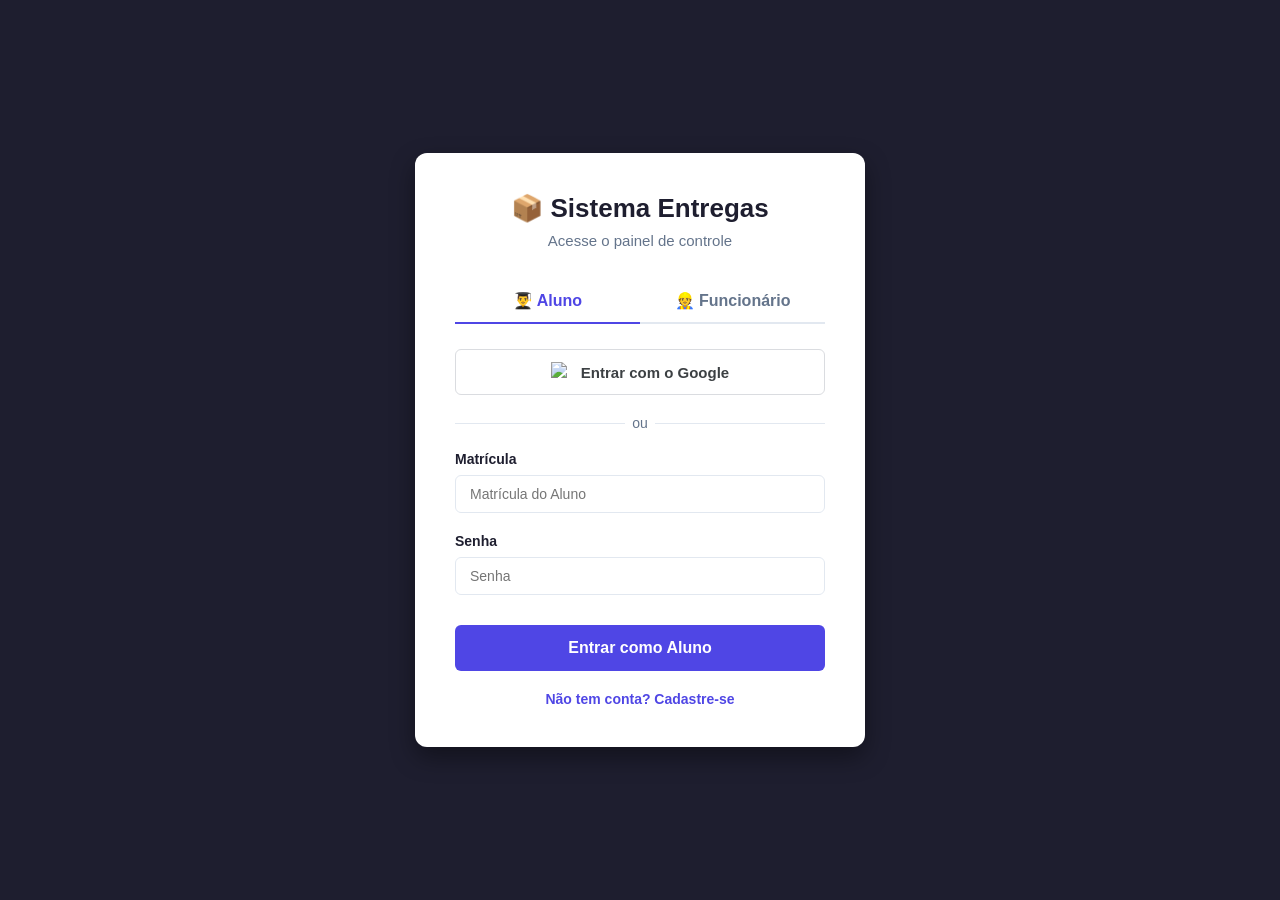
==== Sistema-de-Entregas-main/Front/index.html @ 43cfa7db "Add files via upload adição do banco de dados e outras implementações" ====
<!DOCTYPE html>
<html lang="pt-BR">
<head>
    <meta charset="UTF-8">
    <meta name="viewport" content="width=device-width, initial-scale=1.0">
    <title>📦 Sistema Entregas</title>
    <link rel="icon" type="image/png" href="imagem/baixados.png">
    <link rel="stylesheet" href="style.css">
</head>
<body>
    <div class="container">
        <nav class="sidebar">
            <div class="sidebar-header">
                <img src="imagem/baixados.png" alt="Emblema da Empresa" class="sidebar-logo">
                <h2>Sistema Entregas</h2>
            </div>
            
            <ul>
                <li><a href="#" class="active" onclick="showSection(event, 'home')">Dashboard</a></li>
                <li id="menu-alunos"><a href="#" onclick="showSection(event, 'alunos-section')">Cadastro de alunos</a></li>
                <li id="menu-funcionarios"><a href="#" onclick="showSection(event, 'funcionarios-section')">Cadastro de funcionarios</a></li>
    
                <li>
                    <a href="#" onclick="toggleSubmenu(event, 'submenu-entregas')">Gestão de entregas <span class="arrow">▼</span></a>
                    <ul id="submenu-entregas" class="submenu">
                        <li id="menu-nova-entrega"><a href="#" onclick="showSection(event, 'entregas-section')">Nova entrega</a></li>
                        <li><a href="#" onclick="showSection(event, 'rastreio-section')">Rastreamento</a></li>
                        <li id="menu-historico"><a href="#" onclick="showSection(event, 'historico-section')">Historico por aluno</a></li>
                    </ul>
                </li>

                <li id="menu-mensagens" style="margin-top: 10px;">
                    <a href="#" onclick="toggleSubmenu(event, 'submenu-mensagens')">Central de Mensagens <span class="arrow">▼</span></a>
                    <ul id="submenu-mensagens" class="submenu">
                        <li><a href="#" onclick="showSection(event, 'avisos-section')">Avisos</a></li>
                        <li><a href="#" onclick="showSection(event, 'configuracoes-section')">Configurações</a></li>
                        <li><a href="#" onclick="showSection(event, 'lembretes-section')">Lembretes</a></li>
                    </ul>
                </li>

                <li style="margin-top: 10px;"><a href="#" onclick="showSection(event, 'agendamento-section')">Agendamento</a></li>
                <li style="margin-top: 20px;"><a href="#" onclick="fazerLogout()" style="color: #ef4444;">Sair</a></li>
            </ul>
        </nav>

        <main class="content">
            <header class="topbar">
                <div class="topbar-left">
                    <img src="imagem/baixados.png" alt="Logo da Empresa" class="topbar-logo">
                    <span class="topbar-title">Sistema Entregas</span>
                </div>

                <div class="topbar-right">
                    <span id="display-nome-usuario" class="user-name"></span>
                    <img src="https://ui-avatars.com/api/?name=User&background=cbd5e1&color=fff&bold=true" alt="Perfil Genérico" class="profile-pic" style="cursor: default;">
                </div>
            </header>

            <section id="home" class="active-section">
                <h1>Painel de Controle</h1>
                <p style="margin-bottom: 10px; color: #64748b; font-size: 14px;">
                    Arraste os botões abaixo para a área pontilhada. Você também pode arrastar os painéis já adicionados para trocar a ordem deles!
                </p>
                
                <div class="dashboard-controls" style="margin-bottom: 20px;">
                    <button class="btn" draggable="true" ondragstart="iniciarArraste(event, 'alunos')">👨‍🎓 Alunos</button>
                    <button class="btn" draggable="true" ondragstart="iniciarArraste(event, 'funcionarios')">👷 Funcionários</button>
                    <button class="btn" draggable="true" ondragstart="iniciarArraste(event, 'nova_entrega')">📦 Nova Entrega</button>
                    <button class="btn" draggable="true" ondragstart="iniciarArraste(event, 'rastreamento')">🚚 Rastreamento</button>
                    <button class="btn" draggable="true" ondragstart="iniciarArraste(event, 'historico')">📜 Histórico</button>
                    <button class="btn" draggable="true" ondragstart="iniciarArraste(event, 'avisos')">⚠️ Avisos</button>
                    <button class="btn" draggable="true" ondragstart="iniciarArraste(event, 'configuracoes')">⚙️ Configurações</button>
                    <button class="btn" draggable="true" ondragstart="iniciarArraste(event, 'lembretes')">🔔 Lembretes</button>
                    <button class="btn" draggable="true" ondragstart="iniciarArraste(event, 'agendamento')">📅 Agendamento</button>
                </div>

                <div id="dashboard-container" class="dashboard-grid" 
                     ondragover="permitirSoltar(event)" 
                     ondrop="soltarWidget(event)"
                     style="min-height: 250px; border: 2px dashed #cbd5e1; padding: 20px; border-radius: 12px; background-color: #f8fafc;">
                </div>
            </section>

            <section id="alunos-section">
                <h1>Cadastro de alunos</h1>
                <div class="card">
                    <h3>Cadastrar Novo Aluno</h3>
                    <form id="form-aluno" class="grid-form">
                        <input type="text" id="aluno-nome" placeholder="Nome Completo" required>
                        <input type="number" id="aluno-idade" placeholder="Idade" required>
                        <input type="text" id="aluno-cpf" placeholder="000.000.000-00" maxlength="14" inputmode="numeric" required>
                        <input type="text" id="aluno-rg" placeholder="RG" required>
                        <input type="text" id="aluno-matricula" placeholder="Matrícula" required>
                        <input type="text" id="aluno-turma" placeholder="Turma" required>
                        <button type="submit" class="btn">Cadastrar Aluno</button>
                    </form>
                </div>

                <div class="card">
                    <div class="card-header">
                        <h3>Lista de Alunos Registrados</h3>
                        <button onclick="listarAlunos()" class="btn btn-secondary">Atualizar Lista</button>
                    </div>
                    <table id="tabela-alunos">
                        <thead>
                            <tr>
                                <th>ID</th>
                                <th>Nome</th>
                                <th>Matrícula</th>
                                <th>Turma</th>
                                <th>CPF</th>
                            </tr>
                        </thead>
                        <tbody>
                        </tbody>
                    </table>
                </div>
            </section>

            <section id="funcionarios-section">
                <h1>Cadastro de funcionários</h1>
                <div class="card">
                    <h3>Cadastrar Funcionário</h3>
                    <form id="form-funcionario" class="grid-form">
                        <input type="text" id="func-nome" placeholder="Nome do Funcionário" required>
                        <input type="text" id="func-matricula" placeholder="Matrícula" required>
                        <button type="submit" class="btn">Cadastrar</button>
                    </form>
                </div>
            </section>

            <section id="entregas-section">
                <h1>Nova Entrega</h1>
                <div class="card">
                    <h3>Registrar Nova Entrega</h3>
                    <form id="form-entrega" class="grid-form">
                        <input type="number" id="entrega-aluno-id" placeholder="ID do Aluno" required>
                        <input type="number" id="entrega-func-id" placeholder="ID do Funcionário" required>
                        <input type="text" id="entrega-data" placeholder="Data (DD-MM-AAAA)" required>
                        <input type="text" id="entrega-status" placeholder="Status (Ex: Pendente)" required>
                        <button type="submit" class="btn">Registrar Entrega</button>
                    </form>
                </div>
            </section>

            <section id="rastreio-section">
                <h1>Rastreamento de Entrega</h1>
                <div class="card">
                    <h3>Consultar Status</h3>
                    <form class="grid-form" onsubmit="event.preventDefault();">
                        <input type="text" placeholder="Código de Rastreamento">
                        <button type="submit" class="btn">Buscar Pacote</button>
                    </form>
                </div>
            </section>

            <section id="historico-section">
                <h1>Histórico por Aluno</h1>
                <div class="card">
                    <p>Aqui você visualizará as entregas passadas filtradas por aluno.</p>
                </div>
            </section>

            <section id="avisos-section">
                <h1>Avisos</h1>
                <div class="card">
                    <p>Quadro de avisos gerais enviados e recebidos.</p>
                </div>
            </section>

            <section id="configuracoes-section">
                <h1>Configurações de Mensagens</h1>
                <div class="card">
                    <p>Ajustes de servidores SMTP, disparo de SMS e preferências de notificação.</p>
                </div>
            </section>

            <section id="lembretes-section">
                <h1>Lembretes</h1>
                <div class="card">
                    <h3>Novo Lembrete Automático</h3>
                    <form class="grid-form" onsubmit="event.preventDefault();">
                        <input type="text" placeholder="Título do Lembrete">
                        <input type="date" placeholder="Data">
                        <button type="submit" class="btn">Salvar Lembrete</button>
                    </form>
                </div>
            </section>

            <section id="agendamento-section">
                <h1>Agendamento de Atendimento</h1>
                <div class="card">
                    <h3>Solicitar Horário</h3>
                    <form class="grid-form" onsubmit="event.preventDefault(); alert('Agendamento confirmado!'); this.reset();">
                        <input type="text" id="agendamento-aluno-id" placeholder="Matrícula do Aluno">
                        
                        <select style="padding: 10px 14px; border: 1px solid var(--border-color); border-radius: 6px; outline: none; font-size: 14px;" required>
                            <option value="" disabled selected>Selecione o Motivo</option>
                            <option value="retirada">Retirada de Encomenda</option>
                            <option value="duvida">Dúvidas / Suporte</option>
                        </select>

                        <input type="date" required>
                        <input type="time" required>
                        <button type="submit" class="btn">Confirmar Agendamento</button>
                    </form>
                </div>
            </section>
        </main>
    </div>
    <script src="auth.js"></script>
    <script src="script.js"></script>
</body>
</html>
---- Sistema-de-Entregas-main/Front/style.css ----
:root {
    --bg-primary: #f4f6f9;
    --bg-sidebar: #1e1e2f;
    --accent-color: #4f46e5;
    --text-main: #333;
    --text-light: #fff;
    --card-bg: #ffffff;
    --border-color: #e2e8f0;
}

* {
    margin: 0;
    padding: 0;
    box-sizing: border-box;
    font-family: 'Segoe UI', Tahoma, Geneva, Verdana, sans-serif;
}

body {
    background-color: var(--bg-primary);
    color: var(--text-main);
}

.container {
    display: flex;
    min-height: 100vh;
}

.sidebar {
    width: 260px;
    background-color: var(--bg-sidebar);
    color: var(--text-light);
    padding: 20px;
}

.sidebar-header {
    text-align: center;
    margin-bottom: 30px;
}

.sidebar-logo {
    max-width: 80px; 
    height: auto;
    margin-bottom: 10px;
    border-radius: 8px; 
}

.sidebar h2 {
    margin-bottom: 0;
    font-size: 20px;
    text-align: center;
}

.sidebar ul {
    list-style: none;
}

.sidebar ul li a {
    display: block;
    color: #a0aec0;
    padding: 12px 15px;
    text-decoration: none;
    border-radius: 8px;
    margin-bottom: 8px;
    transition: 0.3s;
}

.sidebar ul li a:hover {
    background-color: var(--accent-color);
    color: var(--text-light);
    transform: scale(1.04); 
    box-shadow: 0 4px 10px rgba(0, 0, 0, 0.15); 
}

.sidebar ul li a:active {
    background-color: #312e81; 
    transform: scale(0.98); 
    box-shadow: none; 
}

.sidebar ul li a.active {
    background-color: var(--accent-color);
    color: var(--text-light);
    transform: none; 
}

.content {
    flex: 1;
    padding: 30px;
    overflow-y: auto;
}

section {
    display: none;
}

section.active-section {
    display: block;
}

h1 {
    margin-bottom: 25px;
    font-size: 28px;
}

.card {
    background: var(--card-bg);
    padding: 25px;
    border-radius: 12px;
    box-shadow: 0 4px 6px -1px rgba(0, 0, 0, 0.1);
    margin-bottom: 25px;
}

.card h3 {
    margin-bottom: 20px;
}

.card-header {
    display: flex;
    justify-content: space-between;
    align-items: center;
    margin-bottom: 15px;
}

.grid-form {
    display: grid;
    grid-template-columns: repeat(auto-fit, minmax(200px, 1fr));
    gap: 15px;
}

input, select {
    width: 100%;
    padding: 10px 14px;
    border: 1px solid var(--border-color);
    border-radius: 6px;
    outline: none;
    font-size: 14px;
}

input:focus, select:focus {
    border-color: var(--accent-color);
}

.btn {
    background-color: var(--accent-color);
    color: white;
    padding: 10px 20px;
    border: none;
    border-radius: 6px;
    cursor: pointer;
    font-weight: 600;
    transition: 0.2s;
}

.btn:hover {
    opacity: 0.9;
}

.btn-secondary {
    background-color: #4a5568;
}

table {
    width: 100%;
    border-collapse: collapse;
    margin-top: 10px;
}

th, td {
    padding: 12px 15px;
    text-align: left;
    border-bottom: 1px solid var(--border-color);
}

th {
    background-color: #f8fafc;
    color: #64748b;
}

.submenu {
    display: none;
    list-style: none;
    padding-left: 15px;
    margin-top: 5px;
}

.submenu.open {
    display: block;
}

.submenu li a {
    font-size: 0.85em;
    padding: 8px 15px;
}

.arrow {
    float: right;
    transition: transform 0.3s ease;
}

.arrow.rotate {
    transform: rotate(180deg);
}

.dashboard-controls {
    display: flex;
    gap: 10px;
    margin-bottom: 25px;
    flex-wrap: wrap;
}

.card-header .btn-secondary {
    padding: 6px 12px;
    font-size: 12px;
    background-color: #ef4444;
    color: white;
}

.card-header .btn-secondary:hover {
    background-color: #dc2626;
}

.dashboard-grid {
    display: flex;
    flex-wrap: wrap; 
    gap: 20px;
}

.dashboard-grid .card {
    flex: 1 1 400px; 
    margin-bottom: 0; 
    min-width: 350px; 
    display: flex;
    flex-direction: column;
    overflow: hidden; 
}

.dashboard-grid table th, 
.dashboard-grid table td {
    text-align: center;
    padding: 12px 10px; 
    line-height: 1.5; 
}

.dashboard-grid table td[colspan] {
    white-space: normal; 
    word-break: break-word; 
    font-size: 14px;
}

.topbar {
    display: flex;
    justify-content: space-between; 
    align-items: center;
    background-color: var(--card-bg);
    padding: 12px 25px;
    border-radius: 12px;
    box-shadow: 0 4px 6px -1px rgba(0, 0, 0, 0.05); 
    margin-bottom: 25px; 
}

.topbar-left {
    display: flex;
    align-items: center;
    gap: 12px;
}

.topbar-logo {
    max-height: 35px; 
    width: auto;
    border-radius: 4px;
}

.topbar-title {
    font-size: 18px;
    font-weight: 700;
    color: var(--bg-sidebar);
    letter-spacing: 0.5px;
}

.topbar-right {
    display: flex;
    align-items: center;
    gap: 15px; 
}

.user-name {
    font-weight: 600;
    color: var(--text-main);
    font-size: 15px;
}

.profile-pic {
    width: 45px;
    height: 45px;
    border-radius: 50%; 
    object-fit: cover;
    border: 2px solid var(--accent-color); 
    cursor: pointer;
    transition: transform 0.2s ease, box-shadow 0.2s ease;
}

.profile-pic:hover {
    transform: scale(1.08); 
    box-shadow: 0 4px 10px rgba(79, 70, 229, 0.3); 
}

/* --- TELA DE LOGIN --- */
.login-body {
    display: flex;
    align-items: center;
    justify-content: center;
    background-color: var(--bg-sidebar);
    min-height: 100vh;
    padding: 40px 20px;
}

.login-container {
    background: var(--card-bg);
    padding: 40px;
    border-radius: 12px;
    box-shadow: 0 10px 25px rgba(0, 0, 0, 0.4);
    width: 100%;
    max-width: 450px;
    max-height: 90vh;
    overflow-y: auto;
}

/* Estilização da barra de rolagem do login */
.login-container::-webkit-scrollbar {
    width: 8px;
}
.login-container::-webkit-scrollbar-track {
    background: transparent;
}
.login-container::-webkit-scrollbar-thumb {
    background: #cbd5e1;
    border-radius: 10px;
}
.login-container::-webkit-scrollbar-thumb:hover {
    background: #94a3b8;
}

.login-header {
    text-align: center;
    margin-bottom: 30px;
}

.login-header h2 {
    color: var(--bg-sidebar);
    margin-bottom: 8px;
    font-size: 26px;
}

.login-header p {
    color: #64748b;
    font-size: 15px;
}

.login-tabs {
    display: flex;
    margin-bottom: 25px;
    border-bottom: 2px solid var(--border-color);
}

.tab-btn {
    flex: 1;
    background: none;
    border: none;
    padding: 12px;
    font-size: 16px;
    font-weight: 600;
    color: #64748b;
    cursor: pointer;
    transition: 0.3s;
}

.tab-btn:hover {
    color: var(--accent-color);
}

.tab-btn.active {
    color: var(--accent-color);
    border-bottom: 2px solid var(--accent-color);
    margin-bottom: -2px;
}

.login-form {
    display: none;
    animation: fadeIn 0.3s ease;
}

.login-form.active {
    display: block;
}

.input-group {
    margin-bottom: 20px;
}

.input-group label {
    display: block;
    margin-bottom: 8px;
    font-size: 14px;
    font-weight: 600;
    color: var(--bg-sidebar);
}

.login-btn {
    width: 100%;
    padding: 14px;
    font-size: 16px;
    margin-top: 10px;
}

.btn-func {
    background-color: #1e1e2f;
}

.btn-func:hover {
    background-color: #33334d;
}

.btn-google {
    background-color: #ffffff;
    color: #3c4043;
    border: 1px solid #dadce0;
    width: 100%;
    padding: 12px;
    font-size: 15px;
    font-weight: 600;
    display: flex;
    align-items: center;
    justify-content: center;
    gap: 10px;
    margin-bottom: 15px;
    border-radius: 6px;
    cursor: pointer;
    transition: background-color 0.2s;
}

.btn-google img {
    width: 20px;
    height: 20px;
}

.btn-google:hover {
    background-color: #f8f9fa;
    border-color: #d2e3fc;
}

.divider {
    display: flex;
    align-items: center;
    text-align: center;
    color: #64748b;
    font-size: 14px;
    margin: 20px 0;
}

.divider::before,
.divider::after {
    content: '';
    flex: 1;
    border-bottom: 1px solid var(--border-color);
}

.divider:not(:empty)::before {
    margin-right: .5em;
}

.divider:not(:empty)::after {
    margin-left: .5em;
}

.toggle-link {
    text-align: center;
    margin-top: 20px;
    font-size: 14px;
    color: var(--accent-color);
    cursor: pointer;
    font-weight: 600;
    transition: 0.2s;
}

.toggle-link:hover {
    text-decoration: underline;
}

#form-cadastro-aluno h3 {
    text-align: center;
    margin-bottom: 20px;
    color: var(--bg-sidebar);
}

/* Estilização para o Input de Arquivos */
input[type="file"] {
    padding: 8px;
    background-color: #f8fafc;
    border: 1px dashed var(--accent-color);
    cursor: pointer;
    font-size: 13px;
    color: #64748b;
}

input[type="file"]::file-selector-button {
    background-color: var(--accent-color);
    color: white;
    border: none;
    padding: 6px 12px;
    border-radius: 4px;
    cursor: pointer;
    margin-right: 10px;
    font-weight: 600;
    transition: 0.2s;
}

input[type="file"]::file-selector-button:hover {
    opacity: 0.9;
}

@keyframes fadeIn {
    from { opacity: 0; transform: translateY(5px); }
    to { opacity: 1; transform: translateY(0); }
}
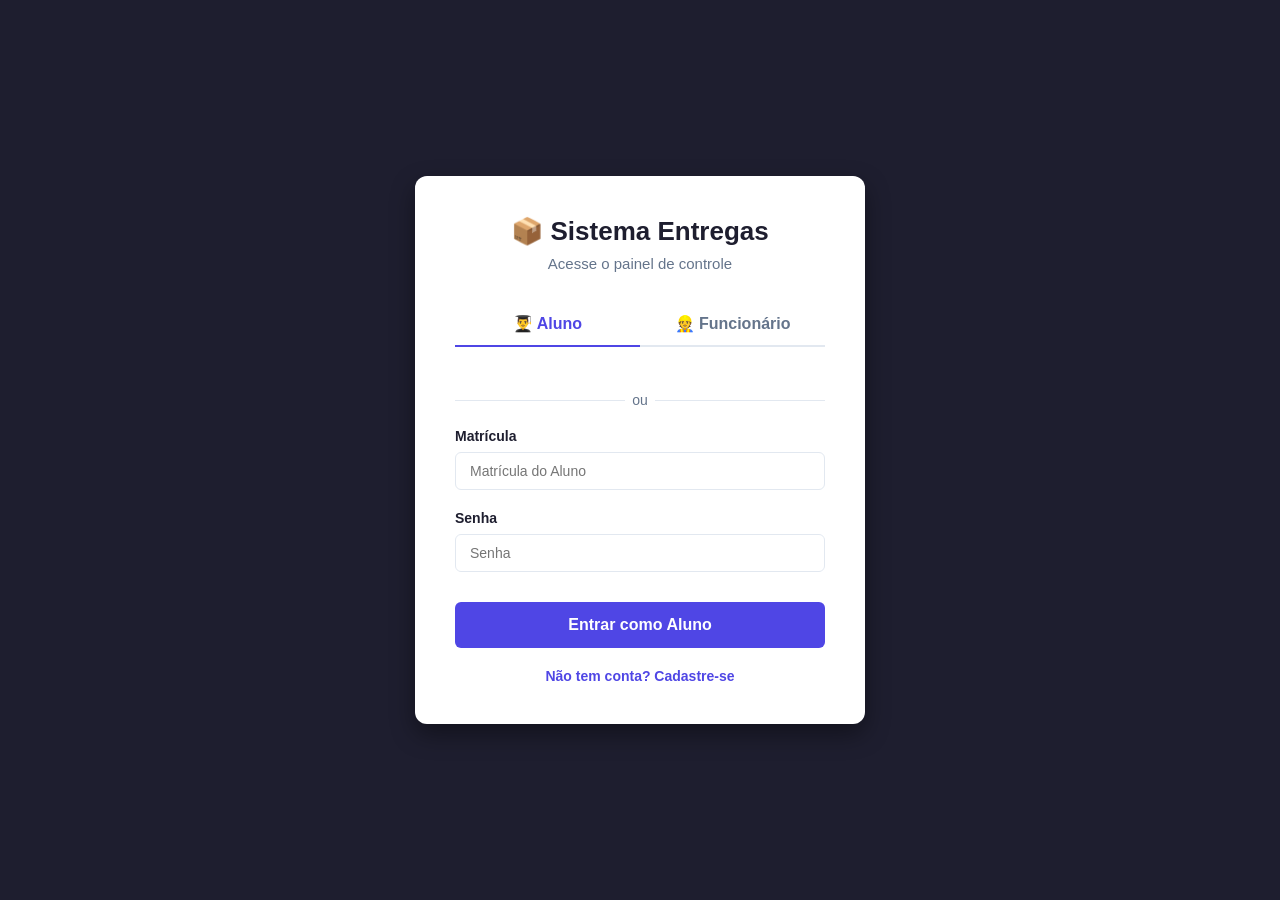
==== commit b984321e: "Add files via upload Perfil, entrar com google, fotos para arquivos" ====
--- a/Sistema-de-Entregas-main/Front/index.html
+++ b/Sistema-de-Entregas-main/Front/index.html
@@ -50,9 +50,9 @@
                     <span class="topbar-title">Sistema Entregas</span>
                 </div>
 
-                <div class="topbar-right">
+                <div class="topbar-right" onclick="window.location.href='perfil.html'" style="cursor: pointer; padding: 5px; border-radius: 8px; transition: 0.2s;" onmouseover="this.style.backgroundColor='#f1f5f9'" onmouseout="this.style.backgroundColor='transparent'">
                     <span id="display-nome-usuario" class="user-name"></span>
-                    <img src="https://ui-avatars.com/api/?name=User&background=cbd5e1&color=fff&bold=true" alt="Perfil Genérico" class="profile-pic" style="cursor: default;">
+                    <img id="img-avatar-topo" src="" alt="Perfil" class="profile-pic">
                 </div>
             </header>
 
@@ -136,8 +136,13 @@
                     <form id="form-entrega" class="grid-form">
                         <input type="number" id="entrega-aluno-id" placeholder="ID do Aluno" required>
                         <input type="number" id="entrega-func-id" placeholder="ID do Funcionário" required>
-                        <input type="text" id="entrega-data" placeholder="Data (DD-MM-AAAA)" required>
-                        <input type="text" id="entrega-status" placeholder="Status (Ex: Pendente)" required>
+                        <input type="date" id="entrega-data" required>
+                        <select id="entrega-status" style="padding: 10px 14px; border: 1px solid var(--border-color); border-radius: 6px; outline: none; font-size: 14px;" required>
+                            <option value="" disabled selected>Status da Entrega</option>
+                            <option value="pendente">Pendente</option>
+                            <option value="entregue">Entregue</option>
+                            <option value="cancelada">Cancelada</option>
+                        </select>
                         <button type="submit" class="btn">Registrar Entrega</button>
                     </form>
                 </div>
@@ -191,19 +196,19 @@
                 <h1>Agendamento de Atendimento</h1>
                 <div class="card">
                     <h3>Solicitar Horário</h3>
-                    <form class="grid-form" onsubmit="event.preventDefault(); alert('Agendamento confirmado!'); this.reset();">
-                        <input type="text" id="agendamento-aluno-id" placeholder="Matrícula do Aluno">
-                        
-                        <select style="padding: 10px 14px; border: 1px solid var(--border-color); border-radius: 6px; outline: none; font-size: 14px;" required>
-                            <option value="" disabled selected>Selecione o Motivo</option>
-                            <option value="retirada">Retirada de Encomenda</option>
-                            <option value="duvida">Dúvidas / Suporte</option>
-                        </select>
-
-                        <input type="date" required>
-                        <input type="time" required>
-                        <button type="submit" class="btn">Confirmar Agendamento</button>
-                    </form>
+            <form id="form-agendamento" class="grid-form">
+                <input type="text" id="agendamento-aluno-id" placeholder="Matrícula do Aluno" required>
+                
+                <select id="agendamento-motivo" style="padding: 10px 14px; border: 1px solid var(--border-color); border-radius: 6px; outline: none; font-size: 14px;" required>
+                    <option value="" disabled selected>Selecione o Motivo</option>
+                    <option value="retirada">Retirada de Encomenda</option>
+                    <option value="duvida">Dúvidas / Suporte</option>
+                </select>
+
+                <input type="date" id="agendamento-data" required>
+                <input type="time" id="agendamento-hora" required>
+                <button type="submit" class="btn">Confirmar Agendamento</button>
+            </form>
                 </div>
             </section>
         </main>
--- a/Sistema-de-Entregas-main/Front/style.css
+++ b/Sistema-de-Entregas-main/Front/style.css
@@ -8,6 +8,22 @@
     --border-color: #e2e8f0;
 }
 
+body.dark-mode {
+    --bg-primary: #121212;
+    --bg-sidebar: #0f0f1a;
+    --accent-color: #818cf8;
+    --text-main: #e2e8f0;
+    --text-light: #f8fafc;
+    --card-bg: #1e1e2f;
+    --border-color: #334155;
+}
+
+body {
+    background-color: var(--bg-primary);
+    color: var(--text-main);
+    transition: background-color 0.3s, color 0.3s;
+}
+
 * {
     margin: 0;
     padding: 0;
@@ -15,10 +31,6 @@
     font-family: 'Segoe UI', Tahoma, Geneva, Verdana, sans-serif;
 }
 
-body {
-    background-color: var(--bg-primary);
-    color: var(--text-main);
-}
 
 .container {
     display: flex;
@@ -521,4 +533,152 @@
 @keyframes fadeIn {
     from { opacity: 0; transform: translateY(5px); }
     to { opacity: 1; transform: translateY(0); }
+}
+
+.perfil-body { 
+    background: #f0f2f5; 
+    display: flex; 
+    justify-content: center; 
+    padding: 40px; 
+}
+
+.profile-wrapper { 
+    background: white; 
+    width: 100%; 
+    max-width: 800px; 
+    border-radius: 20px; 
+    box-shadow: 0 10px 30px rgba(0,0,0,0.08); 
+    overflow: hidden; 
+}
+
+.profile-header { padding: 40px; 
+    text-align: center; 
+    background: #fafafa; 
+    border-bottom: 1px solid #eee; 
+}
+
+.profile-avatar { 
+    width: 100px; 
+    height: 100px; 
+    border-radius: 50%; 
+    margin-bottom: 15px; 
+    border: 4px solid white; 
+    box-shadow: 0 4px 10px rgba(0,0,0,0.1); 
+}
+
+.profile-content { 
+    padding: 40px; 
+}
+
+.settings-grid { 
+    display: grid; 
+    grid-template-columns: 1fr 1fr; 
+    gap: 20px; 
+    margin-bottom: 30px; 
+}
+
+.setting-item label { 
+    display: block; 
+    font-size: 12px; 
+    color: #718096; 
+    margin-bottom: 8px; 
+    text-transform: uppercase; 
+    font-weight: bold; 
+}
+
+.badge { 
+    display: inline-block; 
+    padding: 4px 12px; 
+    background: #e0e7ff; 
+    color: #4338ca; 
+    border-radius: 20px; 
+    font-size: 12px; 
+}
+
+.btn-danger { 
+    background-color: #ef4444; 
+}
+
+.actions { 
+    display: flex; 
+    gap: 10px; 
+    justify-content: flex-end; 
+}
+
+/* Container Geral do Perfil */
+.profile-wrapper {
+    background: var(--card-bg);
+    max-width: 700px;
+    margin: 50px auto;
+    padding: 40px;
+    border-radius: 16px;
+    box-shadow: 0 10px 25px rgba(0,0,0,0.05);
+}
+
+/* Header do perfil (Avatar e Nome) */
+.profile-header {
+    text-align: center;
+    margin-bottom: 40px;
+}
+
+.profile-avatar {
+    width: 100px;
+    height: 100px;
+    border-radius: 50%;
+    margin-bottom: 15px;
+    border: 4px solid #f4f6f9;
+}
+
+/* Grid de Configurações */
+.settings-grid {
+    display: grid;
+    grid-template-columns: 1fr 1fr;
+    gap: 25px;
+    margin-bottom: 30px;
+}
+
+.setting-item label {
+    display: block;
+    font-size: 0.75rem;
+    font-weight: 700;
+    color: #94a3b8;
+    text-transform: uppercase;
+    margin-bottom: 8px;
+}
+
+/* Botões do Perfil */
+.actions {
+    display: flex;
+    justify-content: flex-end;
+    gap: 15px;
+    border-top: 1px solid #f1f5f9;
+    padding-top: 20px;
+}
+
+
+/* Força o container a não herdar tamanhos estranhos de outros cards */
+.profile-wrapper {
+    background: var(--card-bg);
+    width: 100%;
+    max-width: 600px;
+    margin: 40px auto;
+    padding: 40px;
+    border-radius: 16px;
+    box-shadow: 0 10px 25px rgba(0,0,0,0.1);
+    display: flex;
+    flex-direction: column;
+    align-items: center;
+}
+
+/* Garante que os inputs dentro do perfil não fiquem gigantes */
+.settings-grid input {
+    width: 100%;
+    max-width: 300px;
+}
+
+/* Garante o modo escuro sem usar 'invert' (evita que imagens/cores quebrem) */
+body.dark-mode {
+    --bg-primary: #121212;
+    --card-bg: #1e1e2f;
+    --text-main: #e2e8f0;
 }
